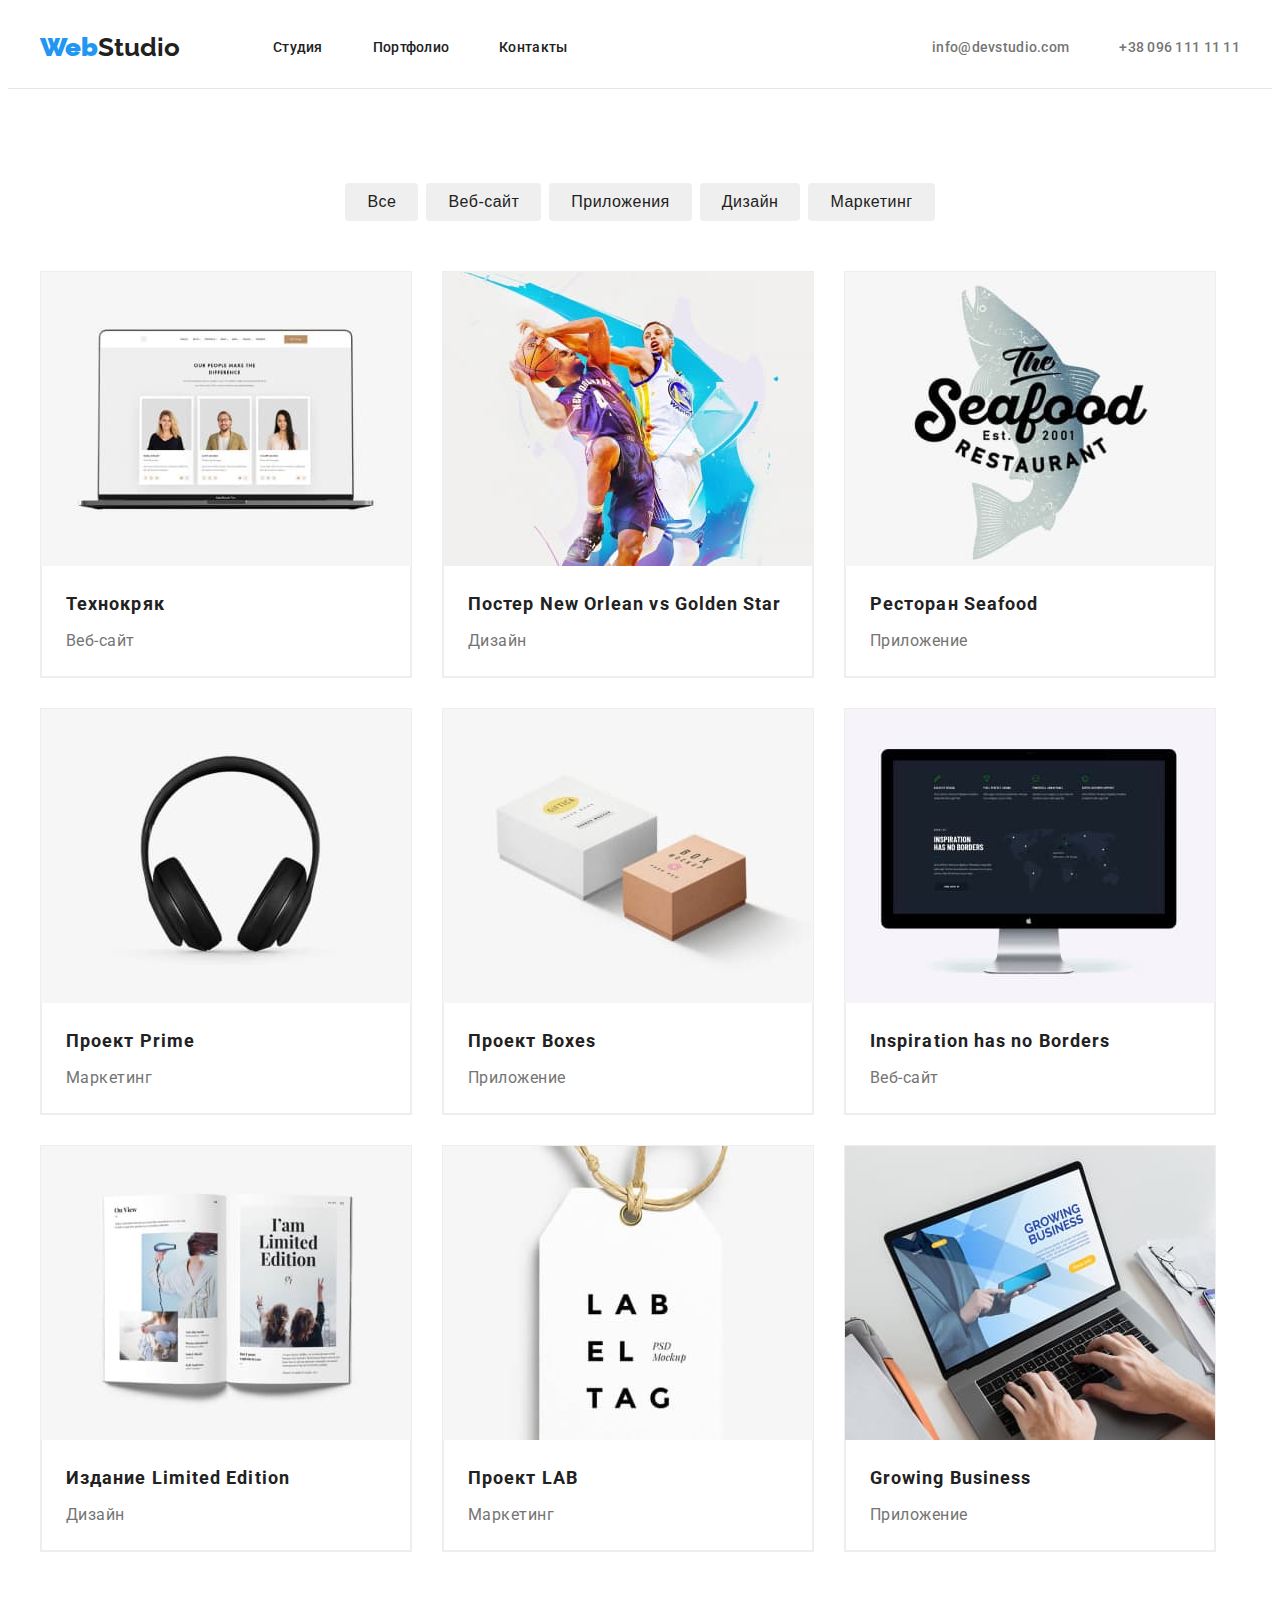
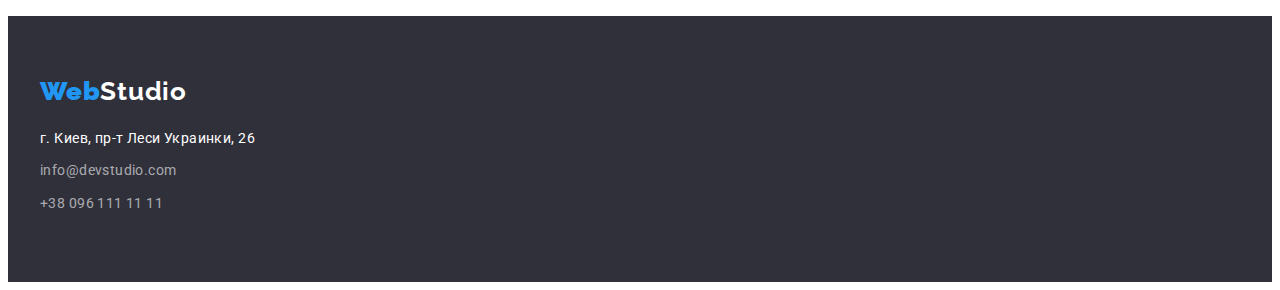
==== portfolio.html @ e47d5610 "декор студии" ====
<!DOCTYPE html>
<html lang="ru">
<head>
    <meta charset="UTF-8">
    <meta http-equiv="X-UA-Compatible" content="IE=edge">
    <meta name="viewport" content="width=device-width, initial-scale=1.0">
    <title>portfolio</title>
    <link rel="preconnect" href="https://fonts.gstatic.com">
    <link rel="stylesheet" href="https://cdnjs.cloudflare.com/ajax/libs/modern-normalize/1.1.0/modern-normalize.min.css"
      integrity="sha512-wpPYUAdjBVSE4KJnH1VR1HeZfpl1ub8YT/NKx4PuQ5NmX2tKuGu6U/JRp5y+Y8XG2tV+wKQpNHVUX03MfMFn9Q=="
      crossorigin="anonymous" referrerpolicy="no-referrer" />
    <link href="https://fonts.googleapis.com/css2?family=Raleway:wght@700&family=Roboto:wght@400;500;700;900&display=swap"
    rel="stylesheet">
    <link rel="stylesheet" href="./css/styles.css">
</head>
<body>
    <!--Header-->
    <header class="header">
      <div class="container header-container">
        <nav class="header-nav">
        <a class="logo link" href="./index.html"><span class="logo-b"><b>Web</b></span>Studio</a>
            <ul class="menu-list list">
                <li class="menu-item"><a class="menu-link link" href="./index.html">Студия</a></li>
                <li class="menu-item"><a class="menu-link link" href="./portfolio.html">Портфолио</a></li>
                <li class="menu-item"><a class="menu-link link" href="">Контакты</a></li>
            </ul>
        </nav>
        <!--Contact information-->
        <ul class="contacts list">
            <li class="mail-link"><a class="mail-info link" href="mailto:info@devstudio.com">info@devstudio.com</a></li>
            <li class="telephone-link"><a class="telephone-info link" href="tel:+380961111111">+38 096 111 11 11</a></li>
        </ul>
      </div>
    </header>
    <main>
        <!--Projects-->
      <section class="projects">
      <div class="container">
        <h2 hidden>Кнопки</h2>
        <ul class="button-list list">
            <li class="button-title-list">
                <button class="button-name" type="button">Все</button>
            </li>
            <li  class="button-title-list">
                <button class="button-name" type="button">Веб-сайт</button>
            </li>
            <li  class="button-title-list">
                <button class="button-name" type="button">Приложения</button>
            </li>
            <li class="button-title-list">
              <button class="button-name" type="button">Дизайн</button>
            </li>
            <li  class="button-title-list">
                <button class="button-name" type="button">Маркетинг</button>
            </li>
        </ul>
        <h2 hidden>Проэкты</h2>
          <ul class="projects-list list">
              <li class="projects-title-list">
                <img src="./images/technokrjak1.jpg" alt="Технокряк" width="370" height="294">
                <div class="subtitle">
                <h3 class="projects-title">Технокряк</h3>
                <p class="projects-purpose">Веб-сайт</p>
                </div>
              </li>
              <li class="projects-title-list">
                <img src="./images/poster2.jpg" alt="Постер" width="370" height="294">
                <div class="subtitle">
                <h3 class="projects-title" lang="en">Постер New Orlean vs Golden Star</h3>
                <p class="projects-purpose">Дизайн</p>
                </div>
              </li>
              <li class="projects-title-list">
                <img src="./images/seafood3.jpg" alt="Ресторан" width="370" height="294">
                <div class="subtitle">
                <h3 class="projects-title" lang="en">Ресторан Seafood</h3>
                <p class="projects-purpose">Приложение</p>
                </div>
              </li>
              <li class="projects-title-list">
                <img src="./images/prime4.jpg" alt="Проект прайм" width="370" height="294">
                <div class="subtitle">
                <h3 class="projects-title" lang="en">Проект Prime</h3>
                <p class="projects-purpose">Маркетинг</p>
                </div>
              </li>
              <li class="projects-title-list">
                <img src="./images/boxes5.jpg" alt="Коробки" width="370" height="294">
                <div class="subtitle">
                <h3 class="projects-title" lang="en">Проект Boxes</h3>
                <p class="projects-purpose">Приложение</p>
                </div>
              </li>
              <li class="projects-title-list">
                <img src="./images/inspiration6.jpg" alt="Вдохновение" width="370" height="294">
                <div class="subtitle">
                <h3 class="projects-title" lang="en">Inspiration has no Borders</h3>
                <p class="projects-purpose">Веб-сайт</p>
                </div>
              </li>
              <li class="projects-title-list">
                <img src="./images/limiedition7.jpg" alt="Издание" width="370" height="294">
                <div class="subtitle">
                <h3 class="projects-title" lang="en">Издание Limited Edition</h3>
                <p class="projects-purpose">Дизайн</p>
                </div>
              </li>
              <li class="projects-title-list">
                <img src="./images/lab8.jpg" alt="Лаб" width="370" height="294">
                <div class="subtitle">
                <h3 class="projects-title" lang="en">Проект LAB</h3>
                <p class="projects-purpose">Маркетинг</p>
                </div>
              </li>
              <li class="projects-title-list">
                <img src="./images/growing9.jpg" alt="Бизнес" width="370" height="294">
                <div class="subtitle">
                <h3 class="projects-title">Growing Business</h3>
                <p class="projects-purpose">Приложение</p>
                </div>
              </li>
            </ul>
        </div>
      </section>
    </main>
    <footer class="footer">
      <div class="container">
                <a class="logo-footer list link" href="./index.html"><span class="logo-c"><b>Web</b></span>Studio</a>
                <address class="address">
            <ul class="address-list list">
                <li class="address-title-list">
                    <a class="place-link link" href="https://goo.gl/maps/FqxdQKESBi5nEnKA9" target="_blank"
                        rel="noopener noreferrer">г. Киев, пр-т Леси Украинки, 26</a>
                </li>
                <li class="address-title-list">
                    <a class="address-title-mail link" href="mailto:info@devstudio.com">info@devstudio.com</a>
                </li>
                <li class="address-title-list">
                    <a class="address-title-phone link" href="tel:+380961111111">+38 096 111 11 11</a>
                </li>
            </ul>
        </address>
      </div>
    </footer>
</body>
</html>
---- css/styles.css ----
:root {
  --main-font: "Roboto", sans-serif;
  --secondary-font: "Raleway", sans-serif;
  --accent-color: #2196f3;
  --accent-color-second: #212121;
  --accent-color-third: #757575;
}
.list {
  list-style: none;
}
.link {
  text-decoration: none;
}
h1,
h2,
h3,
h4,
h5,
h6,
p {
  margin-top: 0;
  margin-bottom: 0;
}
ul,
ol {
  margin-top: 0;
  margin-bottom: 0;
  padding-left: 0;
}
img {
  display: block;
}
body {
  font-family: var(--main-font);
  font-weight: 400;
  font-size: 14px;
}
.container {
  width: 1200px;
  padding-left: 15px;
  padding-right: 15px;
  margin: 0 auto;
}
/*======= HEADER =====*/
.header {
  padding-top: 24px;
  padding-bottom: 25px;
  border-bottom: 1px solid #e5e5e5;
}
.header-container {
  display: flex;
  align-items: center;
}
.header-nav {
  display: flex;
  align-items: center;
}
.main-container {
  display: flex;
  align-items: center;
  justify-content: center;
}
.logo {
  margin-left: 215spx;
  font-family: "Raleway", sans-serif;
  font-weight: 700;
  font-size: 26px;
  line-height: 1.19;
  color: var(--accent-color-second);
}
.logo-b {
  color: var(--accent-color);
}
.menu-list {
  display: flex;
  margin-left: 93px;
}
.menu-link {
  font-weight: 500;
  line-height: 1.14;
  letter-spacing: 0.02em;
  color: var(--accent-color-second);
}
.menu-link:hover,
.menu-link:focus {
  color: var(--accent-color);
}
.menu-item:not(:last-child) {
  margin-right: 50px;
}

/*======= END HEADER =====*/
/*======= CONTACT INFORMATION =====*/
.contacts {
  display: flex;
  align-items: center;
  margin-left: auto;
}
.mail-info {
  font-weight: 500;
  font-size: 14px;
  line-height: 1.14;
  letter-spacing: 0.02em;
  color: #757575;
}
.mail-info:hover,
.mail-info:focus {
  color: var(--accent-color);
}
.telephone-link {
 
}
.mail-link {
  margin-left: 215px;
  margin-right: 50px;
}

.telephone-info {
  font-weight: 500;
  font-size: 14px;
  line-height: 1.14;
  letter-spacing: 0.02em;
  color: #757575;
}
.telephone-info:hover,
.telephone-info:focus {
  color: var(--accent-color);
}
.menu-icons {
  fill:var(--accent-color-third)
}
/*======= END CONTACT INFORMATION =====*/
/*====== HERO =====*/
.hero {
  padding-top: 200px;
  padding-bottom: 200px;
  text-align: center;

  background-color: #2f303a;
  background-image: linear-gradient(
   rgba(47, 48, 58, 0.4),
    rgba(47, 48, 58, 0.4)
  ),
    url("../images/bghero.jpg");

  background-size: cover;
}
.hero-title {
  margin: 0 auto 30px;
  width: 696px;

  font-family: var(--main-font);
  font-weight: 900;
  font-size: 44px;
  line-height: 1.36;
  letter-spacing: 0.06em;
  text-transform: uppercase;
  color: #ffffff;
}
.button-hero {
  display: inline-block;
  align-items: center;
  border: transparent;
  padding: 10px 32px;
  border-radius: 4px;
  text-align: center;
  min-width: 200px;

  font-weight: 700;
  font-size: 16px;
  line-height: 1.87;
  letter-spacing: 0.06em;
  cursor: pointer;
  color: white;
  background: var(--accent-color);
}
.button-hero:hover,
.button-hero:focus {
  background-color: var(--accent-color);
  color: white;
}
/*====== END HERO =====*/
/*======= PREFERENCES =====*/
.preferences {
  padding-top: 94px;
}
.preferences-list {
  display: flex;
  margin-top: -30px;
  margin-left: -30px;
}
.preferences-item-list {
  width: 270px;
  flex-basis: calc ((100% - 90px) / 4);
  margin-top: 30px;
  margin-left: 30px;
}

.preferences-title {
  margin-top: 10px;
  margin-bottom: 10px;

  font-weight: 700;
  font-size: 14px;
  line-height: 1.14;
  letter-spacing: 0.03em;
  text-transform: uppercase;
  color: var(--accent-color-second);
}
.preferences-explanation {
  margin-top: 0;
  margin-bottom: 0;

  font-size: 14px;
  line-height: 1.71;
  letter-spacing: 0.03em;
  color: #757575;
}
.preferences-cards {
  display: flex;
  justify-content: space-between;
  align-items: center;
  width: 270px;
  height: 120px;
  background-color: #f5f4fa;
  
}
.preferences-item-list-icon {
  background:#f5f4fa;
}
/*======= END PREFERENCES =====*/
/*======= WHAT WE DO =====*/
.whatwe-do {
  padding-top: 94px;
  padding-bottom: 94px;
}
.whatwe-do-list {
  display: flex;
  justify-content: space-between;
  flex-basis: calc((100% - 60px) / 3);
}
.whatwe-do-title {
  margin-top: 0;
  margin-bottom: 50px;
  text-align: center;

  font-weight: 700;
  font-size: 36px;
  line-height: 1.16;
  letter-spacing: 0.03em;
  color: var(--accent-color-second);
}
/*======= WHAT WE DO =====*/
/*======= OUR TEAM =====*/
.our-team {
  padding-top: 94px;
  padding-bottom: 94px;
  background: #f5f4fa;
}

.our-team-list {
  display: flex;
  flex-wrap: wrap;
  margin-top: -50px;
  margin-right: -30px;
}
.our-team-item-list:nth-last-child(-n + 4) {
  margin-bottom: 0;
}
.our-team-item-list {
  width: 270px;
  margin-right: 30px;
  margin-top: 50px;
  flex-basis: ((100% - 90px) / 4);
  background:white;
  box-shadow: 0px 1px 3px rgba(0, 0, 0, 0.12), 0px 1px 1px rgba(0, 0, 0, 0.14),
    0px 2px 1px rgba(0, 0, 0, , 0.2);
  border-radius: 0px 0px 4px 4px;
}

.our-team-title {
  margin-bottom: 50px;
  margin-left: auto;
  margin-right: auto;

  font-weight: 700;
  font-size: 36px;
  line-height: 1.16;
  text-align: center;
  letter-spacing: 0.03em;
  color: var(--accent-color-second);
}
.sub-img {
  padding-top: 30px;
  padding-bottom: 30px;
  padding-left: 32px;
  padding-right: 32px;
}
.our-team-name {
  padding-bottom: 10px;

  font-weight: 500;
  font-size: 16px;
  line-height: 1.18;
  text-align: center;
  letter-spacing: 0.03em;
  color: var(--accent-color-second);
}
.our-team-job {
  margin-bottom: 16px;
  font-size: 16px;
  line-height: 1.18;
  text-align: center;
  letter-spacing: 0.03em;
  color: #757575;
}
.social-list {
  display: flex;
  justify-content: space-between;

}
.social-list-link {
  display: flex;
  align-items: center;
  justify-content: center;
  width: 44px;
  height: 44px;
  border-radius: 50%;
  background-color: transparent;
}

.social-list-icon {
  width: 20px;
  height: 20px;
  fill: #AFB1B8 ;
}

.social-list-link:hover,
.social-list-link:focus {
  fill: white;
  background-color: var(--accent-color);
}
/*======= END OUR TEAM =====*/
/*======= PROJECTS =====*/
.projects {
  padding-top: 94px;
  padding-bottom: 94px;
}
.button-list {
  display: flex;
  justify-content: center;
  margin-left: -8px;
  margin-bottom: 50px;
}
.button-title-list {
  text-align: center;
  margin-left: 8px;
}
.button-name {
  display: inline-block;
  border: transparent;
  border-radius: 4px;
  padding: 6px 22px;

  font-weight: 500;
  font-size: 16px;
  line-height: 1.62;
  text-align: center;
  letter-spacing: 0.03em;
  cursor: pointer;
  color: var(--accent-color-second);
}
.button-name:hover,
.button-name:focus {
  background-color: var(--accent-color);
  color: white;
}

.projects-list {
  display: flex;
  flex-wrap: wrap;
  margin-right: -30px;
  margin-bottom: -30px;
}
.projects-title-list:nth-last-child(-n + 3) {
  margin-bottom: 0;
}
.projects-title-list {
  width: 370px;
  margin-right: 30px;
  margin-bottom: 30px;
  flex-basis: ((100% - 60px) / 3);
  background: #ffffff;
  border: 1px solid #eeeeee;
}

.preferences-item-list:nth-last-child(-n + 3) {
  margin-right: 0;
}
.projects-title {
  margin-top: 0;
  margin-bottom: 4px;

  font-weight: 700;
  font-size: 18px;
  line-height: 2;
  letter-spacing: 0.06em;
  color: var(--accent-color-second);
}
.subtitle {
  padding-top: 20px;
  padding-bottom: 20px;
  padding-left: 24px;
  padding-right: 24px;
  background: white;
  border-bottom: 1px solid #eeeeee;
  border-left: 1px solid #eeeeee;
  border-right: 1px solid #eeeeee;
}
.projects-purpose {
  margin-top: 0;
  margin-bottom: 0;

  font-size: 16px;
  line-height: 1.87;
  letter-spacing: 0.03em;
  color: #757575;
}

/*======= END PROJECTS =====*/
/*======CLIENTS======*/

.clients {
padding-top: 94px;
padding-bottom: 94px;
}
.clients-title {
  text-align: center;
  margin-bottom: 50px;

  font-weight: 700;
  font-size: 36px;
  line-height: 1.16;
  letter-spacing: 0.06em;
  color: var(--accent-color-second)
}
.clients-list {
  display:flex;

}
.clients-list-link {
  display: flex;
  justify-content:center;
  align-items:center;
  width: 170px;
  height: 92px;
  border: 1px solid #AFB1B8;
  border-radius: 4px;
}
.clients-list-icon {
  fill:#AFB1B8;
}
.clients-list-link:hover,
.clients-list-link:focus {
  border: 1px solid var(--accent-color);
  border-radius: 4px;
}
.clients-list-link:hover .clients-list-icon,
.clients-list-link:focus .clients-list-icon {
  fill:var(--accent-color)
}
/*====== END CLIENTS======*/
/*======= FOOTER =====*/
.footer {
  background-color: #2f303a;
  padding-top: 60px;
  padding-bottom: 57px;
}
.logo-footer {
  display: block;
  margin-bottom: 20px;
  font-family: "Raleway", sans-serif;
  font-weight: 700;
  font-size: 26px;
  line-height: 1.19;
  letter-spacing: 0.03em;
  color: #ffffff;
}
.logo-c {
  color: var(--accent-color);
}

.address-title-list {
  margin-bottom: 9px;
}

.place-link {
  font-style: normal;
  line-height: 1.71;
  letter-spacing: 0.03em;
  color: #ffffff;
}
.place-link:hover,
.place-link:focus {
  color: black;
}
.address-title-mail {
  font-style: normal;
  line-height: 1.71;
  letter-spacing: 0.03em;
  color: rgba(255, 255, 255, 0.6);
}
.address-title-mail:hover,
.address-title-mail:focus {
  color: black;
}
.address-title-phone {
  font-style: normal;
  font-size: 14px;
  line-height: 1.71;
  letter-spacing: 0.03em;
  color: rgba(255, 255, 255, 0.6);
}
.address-title-phone:hover,
.address-title-phone:focus {
  color: black;
}

.join-text {
font-style: normal;
font-weight: 700;
font-size: 14px;
line-height: 1.14;
letter-spacing: 3%;
text-transform: uppercase;
color: #ffffff;

}

.join-list {
  display: flex;
  justify-content: space-between;

}
.join-list-link {
  display: flex;
  align-items: center;
  justify-content: center;
  width: 44px;
  height: 44px;
  border-radius: 50%;
  background-color:#46474d;
}

.join-list-icon {
  width: 20px;
  height: 20px;
  fill: white;
}

.join-list-link:hover,
.join-list-link:focus {
  fill: white;
  background-color: var(--accent-color);
}
/*======= END FOOTER =====*/
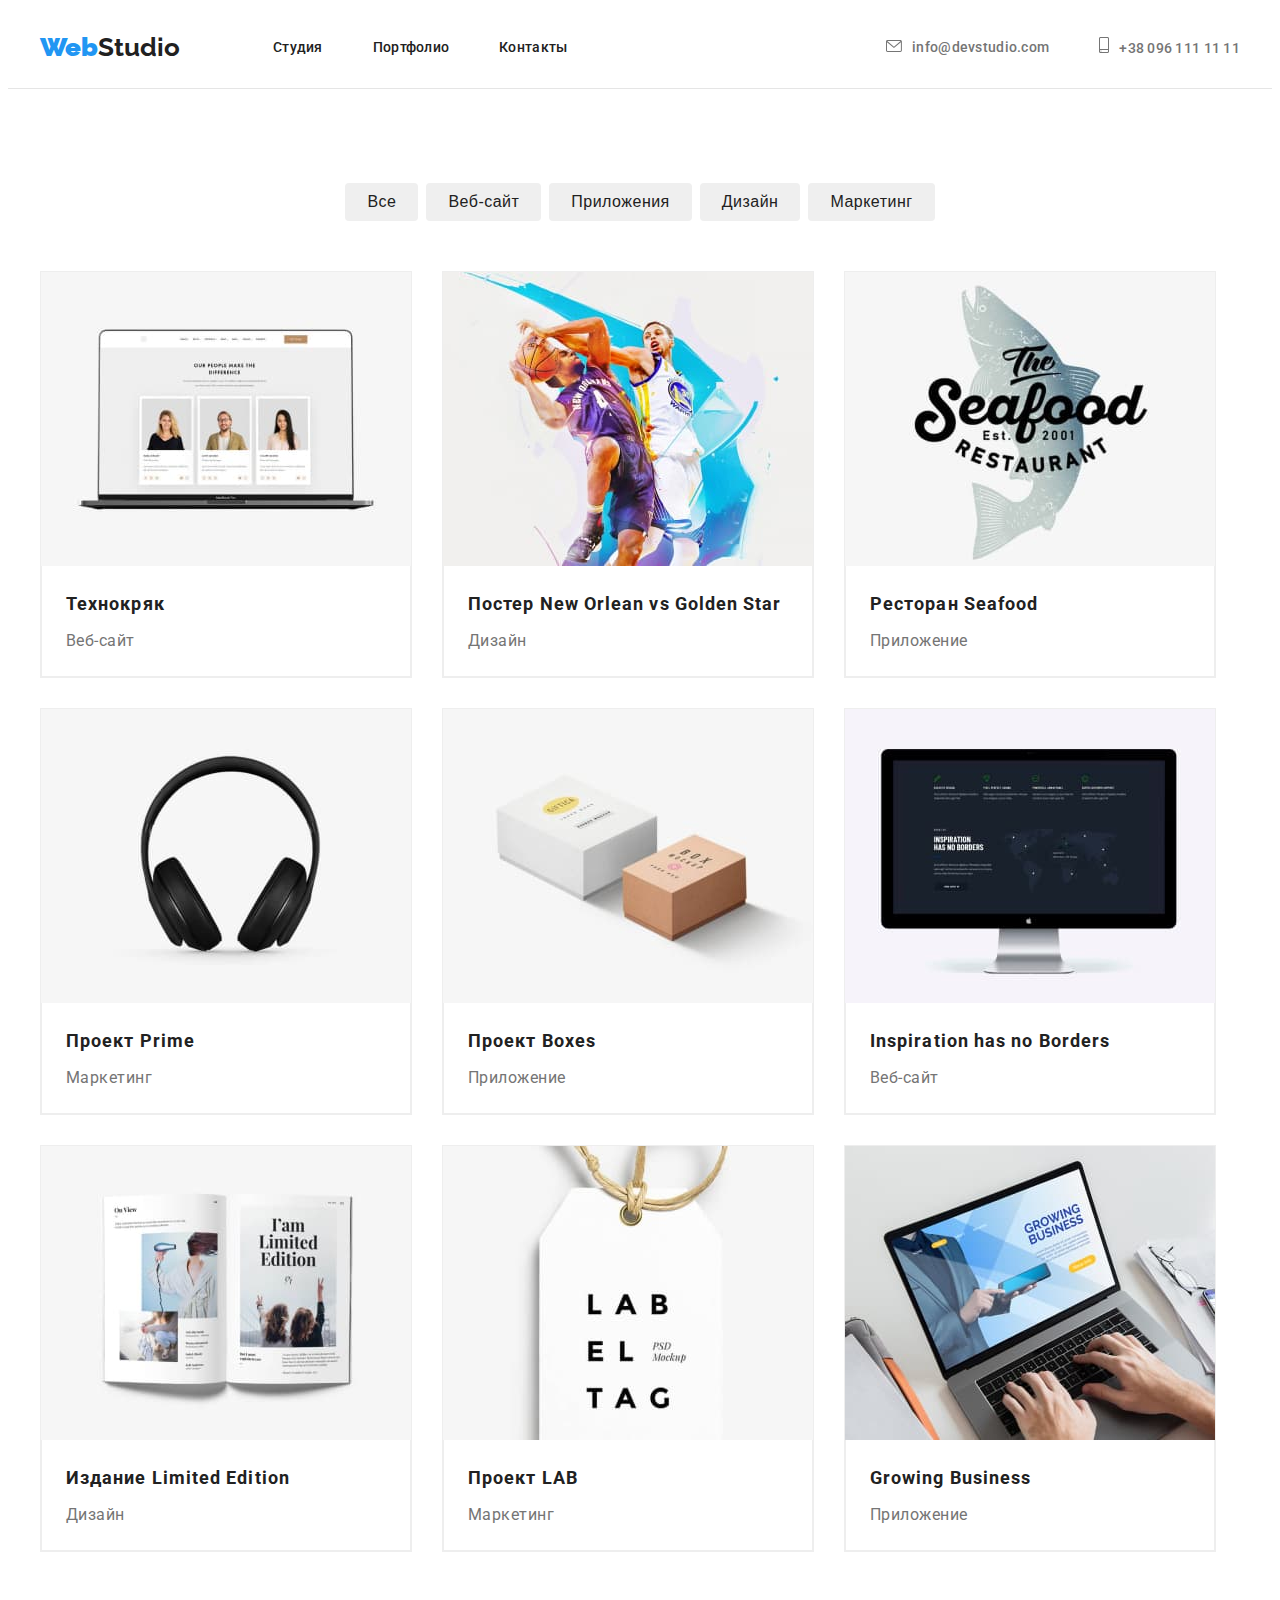
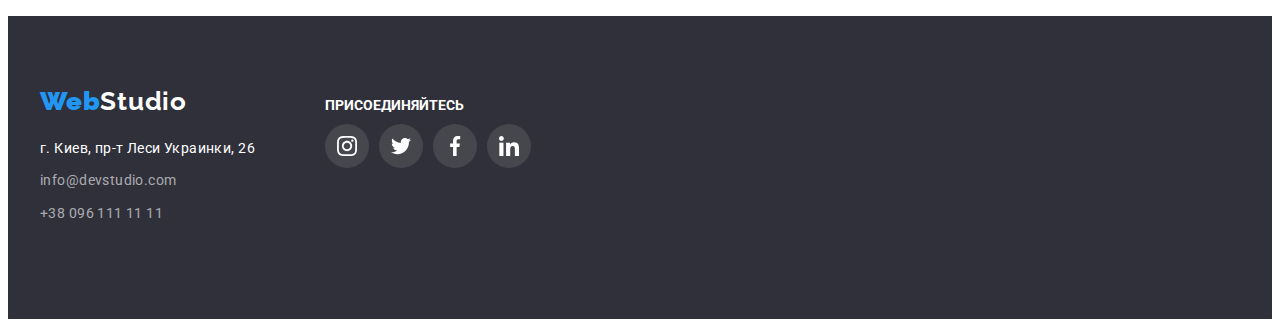
==== commit 430afccb: "подправляю иконки" ====
--- a/portfolio.html
+++ b/portfolio.html
@@ -1,146 +1,196 @@
 <!DOCTYPE html>
 <html lang="ru">
+
 <head>
-    <meta charset="UTF-8">
-    <meta http-equiv="X-UA-Compatible" content="IE=edge">
-    <meta name="viewport" content="width=device-width, initial-scale=1.0">
-    <title>portfolio</title>
-    <link rel="preconnect" href="https://fonts.gstatic.com">
-    <link rel="stylesheet" href="https://cdnjs.cloudflare.com/ajax/libs/modern-normalize/1.1.0/modern-normalize.min.css"
-      integrity="sha512-wpPYUAdjBVSE4KJnH1VR1HeZfpl1ub8YT/NKx4PuQ5NmX2tKuGu6U/JRp5y+Y8XG2tV+wKQpNHVUX03MfMFn9Q=="
-      crossorigin="anonymous" referrerpolicy="no-referrer" />
-    <link href="https://fonts.googleapis.com/css2?family=Raleway:wght@700&family=Roboto:wght@400;500;700;900&display=swap"
+  <meta charset="UTF-8">
+  <meta http-equiv="X-UA-Compatible" content="IE=edge">
+  <meta name="viewport" content="width=device-width, initial-scale=1.0">
+  <title>portfolio</title>
+  <link rel="preconnect" href="https://fonts.gstatic.com">
+  <link rel="stylesheet" href="https://cdnjs.cloudflare.com/ajax/libs/modern-normalize/1.1.0/modern-normalize.min.css"
+    integrity="sha512-wpPYUAdjBVSE4KJnH1VR1HeZfpl1ub8YT/NKx4PuQ5NmX2tKuGu6U/JRp5y+Y8XG2tV+wKQpNHVUX03MfMFn9Q=="
+    crossorigin="anonymous" referrerpolicy="no-referrer" />
+  <link href="https://fonts.googleapis.com/css2?family=Raleway:wght@700&family=Roboto:wght@400;500;700;900&display=swap"
     rel="stylesheet">
-    <link rel="stylesheet" href="./css/styles.css">
+  <link rel="stylesheet" href="./css/styles.css">
 </head>
+
 <body>
-    <!--Header-->
-    <header class="header">
-      <div class="container header-container">
-        <nav class="header-nav">
+  <!--Header-->
+  <header class="header">
+    <div class="container header-container">
+      <nav class="header-nav">
         <a class="logo link" href="./index.html"><span class="logo-b"><b>Web</b></span>Studio</a>
-            <ul class="menu-list list">
-                <li class="menu-item"><a class="menu-link link" href="./index.html">Студия</a></li>
-                <li class="menu-item"><a class="menu-link link" href="./portfolio.html">Портфолио</a></li>
-                <li class="menu-item"><a class="menu-link link" href="">Контакты</a></li>
-            </ul>
-        </nav>
-        <!--Contact information-->
-        <ul class="contacts list">
-            <li class="mail-link"><a class="mail-info link" href="mailto:info@devstudio.com">info@devstudio.com</a></li>
-            <li class="telephone-link"><a class="telephone-info link" href="tel:+380961111111">+38 096 111 11 11</a></li>
+        <ul class="menu-list list">
+          <li class="menu-item"><a class="menu-link link" href="./index.html">Студия</a></li>
+          <li class="menu-item"><a class="menu-link link" href="./portfolio.html">Портфолио</a></li>
+          <li class="menu-item"><a class="menu-link link" href="">Контакты</a></li>
         </ul>
-      </div>
-    </header>
-    <main>
-        <!--Projects-->
-      <section class="projects">
+      </nav>
+      <!--Contact information-->
+      <ul class="contacts list">
+        <li class="mail-link">
+          <a class="mail-info link" href="mailto:info@devstudio.com">
+            <svg class="menu-icons1">
+              <use href="./images/sprite.svg#icon-envelope" width="16" height="12"></use>
+            </svg>info@devstudio.com
+          </a>
+        </li>
+        <li class="telephone-link">
+          <a class="telephone-info link" href="tel:+380961111111">
+            <svg class="menu-icons2">
+              <use href="./images/sprite.svg#icon-smartphone" width="10" height="16"></use>
+            </svg>+38 096 111 11 11
+          </a>
+        </li>
+      </ul>
+    </div>
+  </header>
+  <main>
+    <!--Projects-->
+    <section class="projects">
       <div class="container">
         <h2 hidden>Кнопки</h2>
         <ul class="button-list list">
-            <li class="button-title-list">
-                <button class="button-name" type="button">Все</button>
-            </li>
-            <li  class="button-title-list">
-                <button class="button-name" type="button">Веб-сайт</button>
-            </li>
-            <li  class="button-title-list">
-                <button class="button-name" type="button">Приложения</button>
-            </li>
-            <li class="button-title-list">
-              <button class="button-name" type="button">Дизайн</button>
-            </li>
-            <li  class="button-title-list">
-                <button class="button-name" type="button">Маркетинг</button>
-            </li>
+          <li class="button-title-list">
+            <button class="button-name" type="button">Все</button>
+          </li>
+          <li class="button-title-list">
+            <button class="button-name" type="button">Веб-сайт</button>
+          </li>
+          <li class="button-title-list">
+            <button class="button-name" type="button">Приложения</button>
+          </li>
+          <li class="button-title-list">
+            <button class="button-name" type="button">Дизайн</button>
+          </li>
+          <li class="button-title-list">
+            <button class="button-name" type="button">Маркетинг</button>
+          </li>
         </ul>
         <h2 hidden>Проэкты</h2>
-          <ul class="projects-list list">
-              <li class="projects-title-list">
-                <img src="./images/technokrjak1.jpg" alt="Технокряк" width="370" height="294">
-                <div class="subtitle">
-                <h3 class="projects-title">Технокряк</h3>
-                <p class="projects-purpose">Веб-сайт</p>
-                </div>
-              </li>
-              <li class="projects-title-list">
-                <img src="./images/poster2.jpg" alt="Постер" width="370" height="294">
-                <div class="subtitle">
-                <h3 class="projects-title" lang="en">Постер New Orlean vs Golden Star</h3>
-                <p class="projects-purpose">Дизайн</p>
-                </div>
-              </li>
-              <li class="projects-title-list">
-                <img src="./images/seafood3.jpg" alt="Ресторан" width="370" height="294">
-                <div class="subtitle">
-                <h3 class="projects-title" lang="en">Ресторан Seafood</h3>
-                <p class="projects-purpose">Приложение</p>
-                </div>
-              </li>
-              <li class="projects-title-list">
-                <img src="./images/prime4.jpg" alt="Проект прайм" width="370" height="294">
-                <div class="subtitle">
-                <h3 class="projects-title" lang="en">Проект Prime</h3>
-                <p class="projects-purpose">Маркетинг</p>
-                </div>
-              </li>
-              <li class="projects-title-list">
-                <img src="./images/boxes5.jpg" alt="Коробки" width="370" height="294">
-                <div class="subtitle">
-                <h3 class="projects-title" lang="en">Проект Boxes</h3>
-                <p class="projects-purpose">Приложение</p>
-                </div>
-              </li>
-              <li class="projects-title-list">
-                <img src="./images/inspiration6.jpg" alt="Вдохновение" width="370" height="294">
-                <div class="subtitle">
-                <h3 class="projects-title" lang="en">Inspiration has no Borders</h3>
-                <p class="projects-purpose">Веб-сайт</p>
-                </div>
-              </li>
-              <li class="projects-title-list">
-                <img src="./images/limiedition7.jpg" alt="Издание" width="370" height="294">
-                <div class="subtitle">
-                <h3 class="projects-title" lang="en">Издание Limited Edition</h3>
-                <p class="projects-purpose">Дизайн</p>
-                </div>
-              </li>
-              <li class="projects-title-list">
-                <img src="./images/lab8.jpg" alt="Лаб" width="370" height="294">
-                <div class="subtitle">
-                <h3 class="projects-title" lang="en">Проект LAB</h3>
-                <p class="projects-purpose">Маркетинг</p>
-                </div>
-              </li>
-              <li class="projects-title-list">
-                <img src="./images/growing9.jpg" alt="Бизнес" width="370" height="294">
-                <div class="subtitle">
-                <h3 class="projects-title">Growing Business</h3>
-                <p class="projects-purpose">Приложение</p>
-                </div>
-              </li>
-            </ul>
-        </div>
-      </section>
-    </main>
-    <footer class="footer">
-      <div class="container">
-                <a class="logo-footer list link" href="./index.html"><span class="logo-c"><b>Web</b></span>Studio</a>
-                <address class="address">
-            <ul class="address-list list">
-                <li class="address-title-list">
-                    <a class="place-link link" href="https://goo.gl/maps/FqxdQKESBi5nEnKA9" target="_blank"
-                        rel="noopener noreferrer">г. Киев, пр-т Леси Украинки, 26</a>
-                </li>
-                <li class="address-title-list">
-                    <a class="address-title-mail link" href="mailto:info@devstudio.com">info@devstudio.com</a>
-                </li>
-                <li class="address-title-list">
-                    <a class="address-title-phone link" href="tel:+380961111111">+38 096 111 11 11</a>
-                </li>
-            </ul>
+        <ul class="projects-list list">
+          <li class="projects-title-list">
+            <img src="./images/technokrjak1.jpg" alt="Технокряк" width="370" height="294">
+            <div class="subtitle">
+              <h3 class="projects-title">Технокряк</h3>
+              <p class="projects-purpose">Веб-сайт</p>
+            </div>
+          </li>
+          <li class="projects-title-list">
+            <img src="./images/poster2.jpg" alt="Постер" width="370" height="294">
+            <div class="subtitle">
+              <h3 class="projects-title" lang="en">Постер New Orlean vs Golden Star</h3>
+              <p class="projects-purpose">Дизайн</p>
+            </div>
+          </li>
+          <li class="projects-title-list">
+            <img src="./images/seafood3.jpg" alt="Ресторан" width="370" height="294">
+            <div class="subtitle">
+              <h3 class="projects-title" lang="en">Ресторан Seafood</h3>
+              <p class="projects-purpose">Приложение</p>
+            </div>
+          </li>
+          <li class="projects-title-list">
+            <img src="./images/prime4.jpg" alt="Проект прайм" width="370" height="294">
+            <div class="subtitle">
+              <h3 class="projects-title" lang="en">Проект Prime</h3>
+              <p class="projects-purpose">Маркетинг</p>
+            </div>
+          </li>
+          <li class="projects-title-list">
+            <img src="./images/boxes5.jpg" alt="Коробки" width="370" height="294">
+            <div class="subtitle">
+              <h3 class="projects-title" lang="en">Проект Boxes</h3>
+              <p class="projects-purpose">Приложение</p>
+            </div>
+          </li>
+          <li class="projects-title-list">
+            <img src="./images/inspiration6.jpg" alt="Вдохновение" width="370" height="294">
+            <div class="subtitle">
+              <h3 class="projects-title" lang="en">Inspiration has no Borders</h3>
+              <p class="projects-purpose">Веб-сайт</p>
+            </div>
+          </li>
+          <li class="projects-title-list">
+            <img src="./images/limiedition7.jpg" alt="Издание" width="370" height="294">
+            <div class="subtitle">
+              <h3 class="projects-title" lang="en">Издание Limited Edition</h3>
+              <p class="projects-purpose">Дизайн</p>
+            </div>
+          </li>
+          <li class="projects-title-list">
+            <img src="./images/lab8.jpg" alt="Лаб" width="370" height="294">
+            <div class="subtitle">
+              <h3 class="projects-title" lang="en">Проект LAB</h3>
+              <p class="projects-purpose">Маркетинг</p>
+            </div>
+          </li>
+          <li class="projects-title-list">
+            <img src="./images/growing9.jpg" alt="Бизнес" width="370" height="294">
+            <div class="subtitle">
+              <h3 class="projects-title">Growing Business</h3>
+              <p class="projects-purpose">Приложение</p>
+            </div>
+          </li>
+        </ul>
+      </div>
+    </section>
+  </main>
+  <footer class="footer">
+    <div class="container footer-container">
+      <div class="footer-contacts">
+        <a class="logo-footer list link" href="./index.html"><span class="logo-c"><b>Web</b></span>Studio</a>
+        <address class="address">
+          <ul class="address-list list">
+            <li class="address-title-list">
+              <a class="place-link link" href="https://goo.gl/maps/FqxdQKESBi5nEnKA9" target="_blank"
+                rel="noopener noreferrer">г. Киев, пр-т Леси Украинки, 26</a>
+            </li>
+            <li class="address-title-list">
+              <a class="address-title-mail link" href="mailto:info@devstudio.com">info@devstudio.com</a>
+            </li>
+            <li class="address-title-list">
+              <a class="address-title-phone link" href="tel:+380961111111">+38 096 111 11 11</a>
+            </li>
+          </ul>
         </address>
       </div>
-    </footer>
+      <div class="join">
+        <h3 class="join-title">Присоединяйтесь</h3>
+        <ul class="join-list list">
+          <li class="join-list-items">
+            <a href="" class="join-list-link">
+              <svg class="join-list-icon">
+                <use href="./images/sprite.svg#icon-instagram"></use>
+              </svg>
+            </a>
+          </li>
+          <li class="join-list-items">
+            <a href="" class="join-list-link">
+              <svg class="join-list-icon">
+                <use href="./images/sprite.svg#icon-twitter"></use>
+              </svg>
+            </a>
+          </li>
+          <li class="join-list-items">
+            <a href="" class="join-list-link">
+              <svg class="join-list-icon">
+                <use href="./images/sprite.svg#icon-facebook"></use>
+              </svg>
+            </a>
+          </li>
+          <li class="join-list-items">
+            <a href="" class="join-list-link">
+              <svg class="join-list-icon">
+                <use href="./images/sprite.svg#icon-linkedin"></use>
+              </svg>
+            </a>
+          </li>
+        </ul>
+      </div>
+    </div>
+  </footer>
 </body>
+
 </html>--- a/css/styles.css
+++ b/css/styles.css
@@ -61,7 +61,6 @@
   justify-content: center;
 }
 .logo {
-  margin-left: 215spx;
   font-family: "Raleway", sans-serif;
   font-weight: 700;
   font-size: 26px;
@@ -107,12 +106,13 @@
 .mail-info:focus {
   color: var(--accent-color);
 }
-.telephone-link {
- 
-}
+
 .mail-link {
   margin-left: 215px;
   margin-right: 50px;
+}
+.mail-link::before{
+  content:"";
 }
 
 .telephone-info {
@@ -126,9 +126,27 @@
 .telephone-info:focus {
   color: var(--accent-color);
 }
-.menu-icons {
-  fill:var(--accent-color-third)
-}
+.menu-icons1{
+  margin-right: 10px;
+  width:16px;
+  height:12px;
+  fill:var(--accent-color-third);
+}
+.menu-icons2{
+  margin-right: 10px;
+  width: 10px;
+  height: 16px;
+  fill:var(--accent-color-third);
+}
+.menu-icons1:hover, 
+.menu-icons1:focus {
+fill:var(--accent-color);
+}
+.menu-icons2:hover, 
+.menu-icons2:focus {
+fill:var(--accent-color);
+}
+
 /*======= END CONTACT INFORMATION =====*/
 /*====== HERO =====*/
 .hero {
@@ -183,7 +201,9 @@
 /*======= PREFERENCES =====*/
 .preferences {
   padding-top: 94px;
-}
+  padding-bottom: 94px;
+}
+
 .preferences-list {
   display: flex;
   margin-top: -30px;
@@ -218,20 +238,23 @@
 }
 .preferences-cards {
   display: flex;
-  justify-content: space-between;
-  align-items: center;
+  justify-content: center;
+  align-items: center;
+  margin-bottom: 30px;
   width: 270px;
   height: 120px;
   background-color: #f5f4fa;
   
 }
 .preferences-item-list-icon {
-  background:#f5f4fa;
+  width: 70px;
+  height: 70px;
+  background: #f5f4fa;
 }
 /*======= END PREFERENCES =====*/
 /*======= WHAT WE DO =====*/
 .whatwe-do {
-  padding-top: 94px;
+  padding-top: 0;
   padding-bottom: 94px;
 }
 .whatwe-do-list {
@@ -271,7 +294,7 @@
   width: 270px;
   margin-right: 30px;
   margin-top: 50px;
-  flex-basis: ((100% - 90px) / 4);
+  
   background:white;
   box-shadow: 0px 1px 3px rgba(0, 0, 0, 0.12), 0px 1px 1px rgba(0, 0, 0, 0.14),
     0px 2px 1px rgba(0, 0, 0, , 0.2);
@@ -389,7 +412,6 @@
   width: 370px;
   margin-right: 30px;
   margin-bottom: 30px;
-  flex-basis: ((100% - 60px) / 3);
   background: #ffffff;
   border: 1px solid #eeeeee;
 }
@@ -429,7 +451,6 @@
 
 /*======= END PROJECTS =====*/
 /*======CLIENTS======*/
-
 .clients {
 padding-top: 94px;
 padding-bottom: 94px;
@@ -446,35 +467,60 @@
 }
 .clients-list {
   display:flex;
-
-}
-.clients-list-link {
-  display: flex;
-  justify-content:center;
-  align-items:center;
+  justify-content: center;
+  align-items: center;
+}
+.clients-item-list {
+  margin-left: 30px;
   width: 170px;
   height: 92px;
   border: 1px solid #AFB1B8;
   border-radius: 4px;
 }
+.clients-item-list:nth-last-child(-n + 6) {
+  margin-right: 0;
+}
+.clients-list-link {
+  display: flex;
+  justify-content: center;
+  align-items: center;
+  width: 100%;
+  height: 100%;
+}
 .clients-list-icon {
+  width: 106px;
+  height: 60px;
   fill:#AFB1B8;
 }
-.clients-list-link:hover,
-.clients-list-link:focus {
+.clients-item-list:hover,
+.clients-item-list:focus {
   border: 1px solid var(--accent-color);
   border-radius: 4px;
 }
-.clients-list-link:hover .clients-list-icon,
-.clients-list-link:focus .clients-list-icon {
+.clients-item-list:hover .clients-list-icon,
+.clients-item-list:focus .clients-list-icon {
   fill:var(--accent-color)
+}
+.icon-size1 {
+width: 41px;
+height: 47px;
+}
+.icon-size2 {
+width: 41px;
+height: 47px;
 }
 /*====== END CLIENTS======*/
 /*======= FOOTER =====*/
 .footer {
   background-color: #2f303a;
-  padding-top: 60px;
   padding-bottom: 57px;
+}
+.footer-container {
+  display:flex;
+  align-items:baseline;
+}
+.footer-contacts {
+  margin: right 70px;
 }
 .logo-footer {
   display: block;
@@ -525,8 +571,14 @@
 .address-title-phone:focus {
   color: black;
 }
-
-.join-text {
+.join{
+margin-top:82px;
+margin-bottom: 94px;
+margin-left: 70px;
+}
+  
+.join-title {
+margin-bottom: 10px;
 font-style: normal;
 font-weight: 700;
 font-size: 14px;
@@ -546,6 +598,7 @@
   display: flex;
   align-items: center;
   justify-content: center;
+  margin-right: 10px;
   width: 44px;
   height: 44px;
   border-radius: 50%;
@@ -557,7 +610,9 @@
   height: 20px;
   fill: white;
 }
-
+.join-list-icon:not(:last-child){
+  margin-right: 10px;
+}
 .join-list-link:hover,
 .join-list-link:focus {
   fill: white;
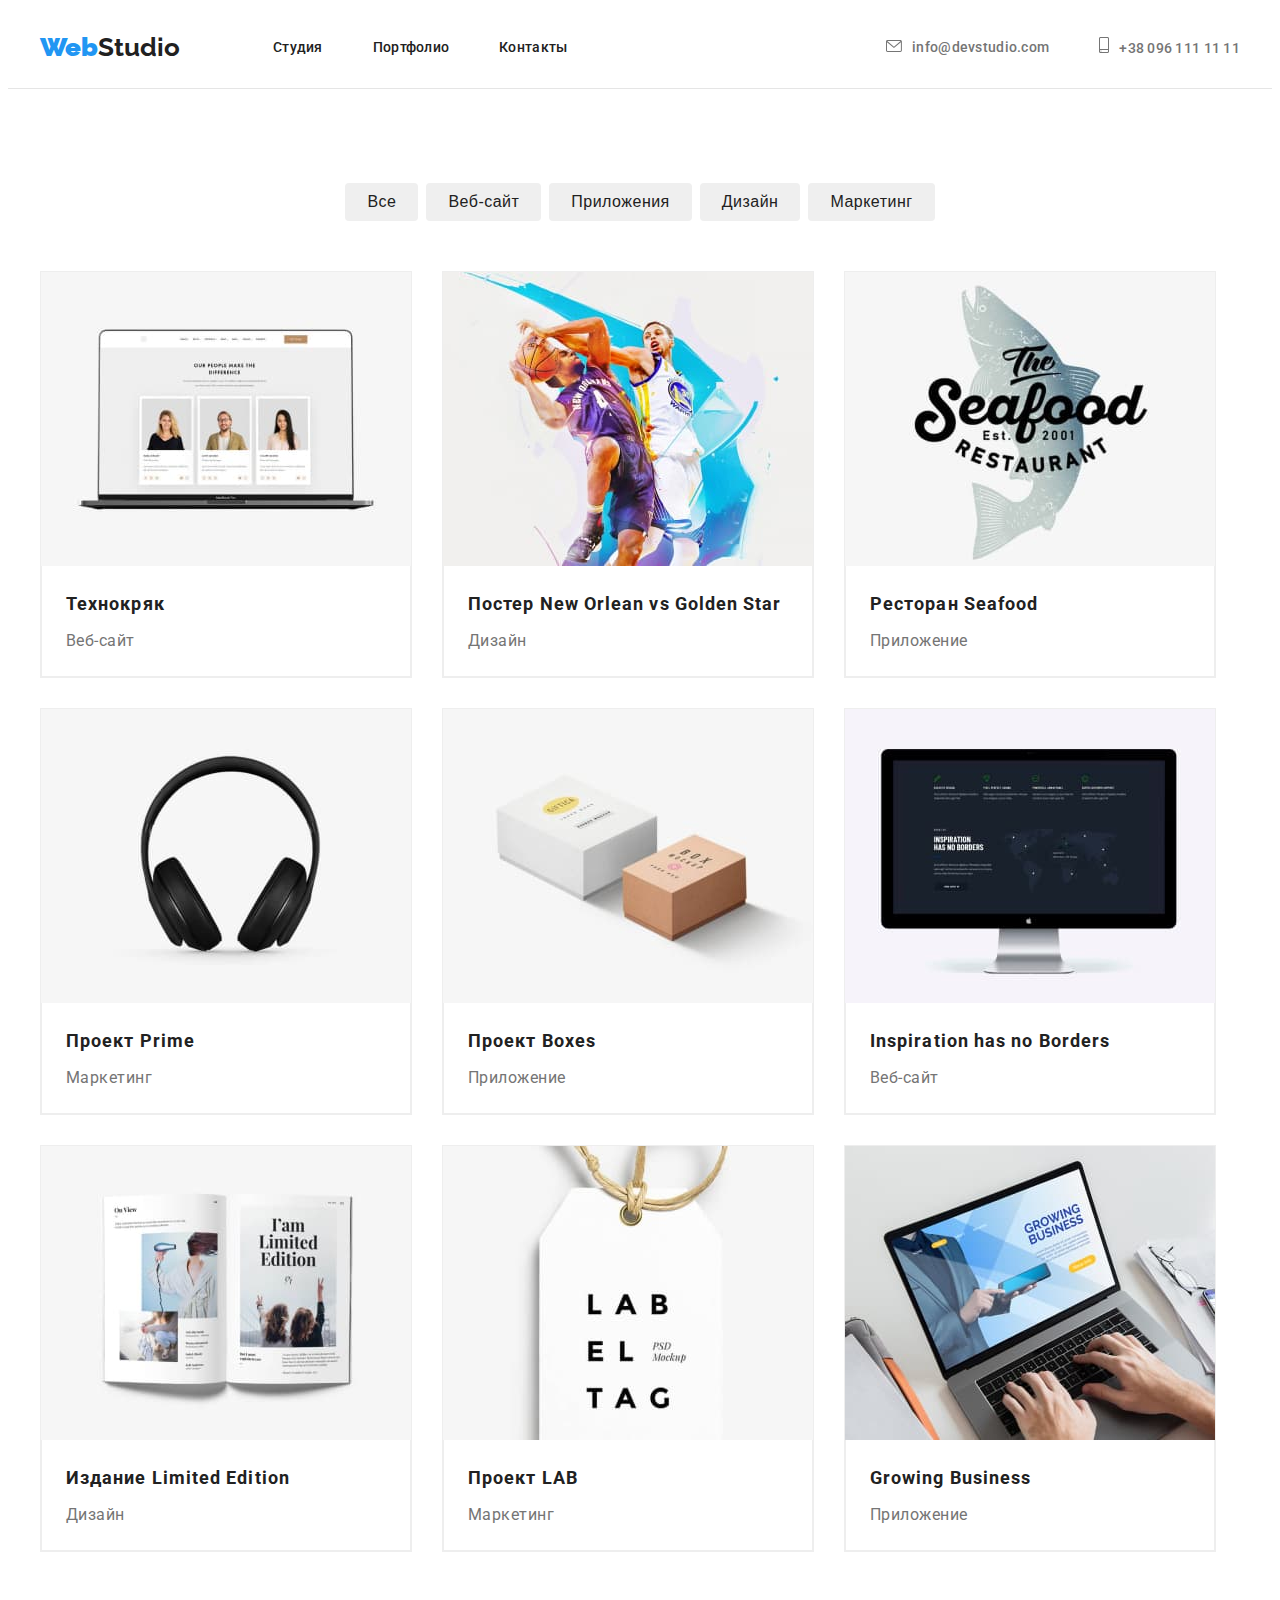
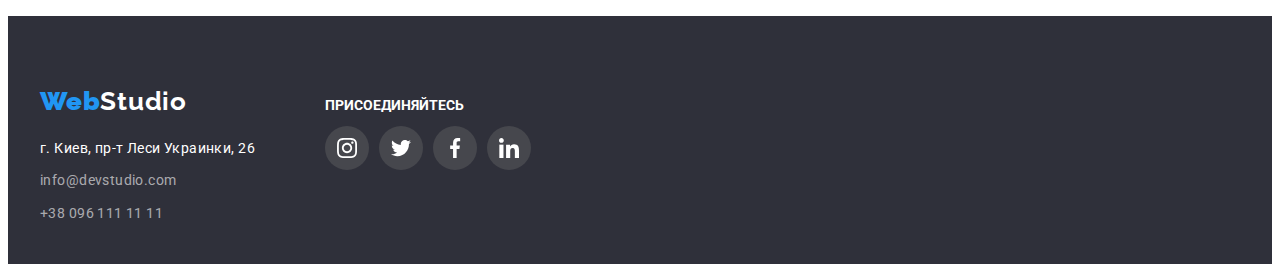
==== commit b3dd50ba: "правки по ДЗ4" ====
--- a/portfolio.html
+++ b/portfolio.html
@@ -31,15 +31,15 @@
       <ul class="contacts list">
         <li class="mail-link">
           <a class="mail-info link" href="mailto:info@devstudio.com">
-            <svg class="menu-icons1">
-              <use href="./images/sprite.svg#icon-envelope" width="16" height="12"></use>
+            <svg class="menu-icons1" width="16" height="12">
+              <use href="./images/sprite.svg#icon-envelope"></use>
             </svg>info@devstudio.com
           </a>
         </li>
         <li class="telephone-link">
           <a class="telephone-info link" href="tel:+380961111111">
-            <svg class="menu-icons2">
-              <use href="./images/sprite.svg#icon-smartphone" width="10" height="16"></use>
+            <svg class="menu-icons2" width="10" height="16">
+              <use href="./images/sprite.svg#icon-smartphone"></use>
             </svg>+38 096 111 11 11
           </a>
         </li>
--- a/css/styles.css
+++ b/css/styles.css
@@ -4,6 +4,9 @@
   --accent-color: #2196f3;
   --accent-color-second: #212121;
   --accent-color-third: #757575;
+  --accent-color-fourth:#f5f4fa;
+  --accent-color-fifth:#ffffff;
+  --accent-color-sixth: #AFB1B8;
 }
 .list {
   list-style: none;
@@ -43,8 +46,7 @@
 }
 /*======= HEADER =====*/
 .header {
-  padding-top: 24px;
-  padding-bottom: 25px;
+  padding: 24px 0 25px 0;
   border-bottom: 1px solid #e5e5e5;
 }
 .header-container {
@@ -94,37 +96,42 @@
   display: flex;
   align-items: center;
   margin-left: auto;
+}
+
+.mail-link {
+  margin: 0 50px 0 215px;
 }
 .mail-info {
   font-weight: 500;
   font-size: 14px;
   line-height: 1.14;
   letter-spacing: 0.02em;
-  color: #757575;
-}
-.mail-info:hover,
-.mail-info:focus {
-  color: var(--accent-color);
-}
-
-.mail-link {
-  margin-left: 215px;
-  margin-right: 50px;
-}
-.mail-link::before{
-  content:"";
-}
-
+  color: var(--accent-color-third);
+}
 .telephone-info {
   font-weight: 500;
   font-size: 14px;
   line-height: 1.14;
   letter-spacing: 0.02em;
-  color: #757575;
+  color: var(--accent-color-third);
+}
+.mail-info:hover,
+.mail-info:focus {
+  color: var(--accent-color);
 }
 .telephone-info:hover,
-.telephone-info:focus {
+.telephone-link:focus {
+  color:var(--accent-color)
+}
+.mail-info:hover .menu-icons1,
+.mail-info:focus .menu-icons1 {
   color: var(--accent-color);
+  fill:var(--accent-color);
+}
+.telephone-info:hover .menu-icons2,
+.telepfone-info:focus .menu-icons2 {
+  color: var(--accent-color);
+  fill:var(--accent-color);
 }
 .menu-icons1{
   margin-right: 10px;
@@ -138,20 +145,10 @@
   height: 16px;
   fill:var(--accent-color-third);
 }
-.menu-icons1:hover, 
-.menu-icons1:focus {
-fill:var(--accent-color);
-}
-.menu-icons2:hover, 
-.menu-icons2:focus {
-fill:var(--accent-color);
-}
-
 /*======= END CONTACT INFORMATION =====*/
 /*====== HERO =====*/
 .hero {
-  padding-top: 200px;
-  padding-bottom: 200px;
+  padding: 200px 0 200px 0;
   text-align: center;
 
   background-color: #2f303a;
@@ -173,7 +170,7 @@
   line-height: 1.36;
   letter-spacing: 0.06em;
   text-transform: uppercase;
-  color: #ffffff;
+  color: var(--accent-color-fifth);
 }
 .button-hero {
   display: inline-block;
@@ -189,13 +186,13 @@
   line-height: 1.87;
   letter-spacing: 0.06em;
   cursor: pointer;
-  color: white;
+  color:var(--accent-color-fifth);
   background: var(--accent-color);
 }
 .button-hero:hover,
 .button-hero:focus {
   background-color: var(--accent-color);
-  color: white;
+  color: var(--accent-color-fifth);
 }
 /*====== END HERO =====*/
 /*======= PREFERENCES =====*/
@@ -234,7 +231,7 @@
   font-size: 14px;
   line-height: 1.71;
   letter-spacing: 0.03em;
-  color: #757575;
+  color: var(--accent-color-third);
 }
 .preferences-cards {
   display: flex;
@@ -243,13 +240,13 @@
   margin-bottom: 30px;
   width: 270px;
   height: 120px;
-  background-color: #f5f4fa;
+  background-color: var(--accent-color-fourth);
   
 }
 .preferences-item-list-icon {
   width: 70px;
   height: 70px;
-  background: #f5f4fa;
+  background: var(--accent-color-fourth);
 }
 /*======= END PREFERENCES =====*/
 /*======= WHAT WE DO =====*/
@@ -257,12 +254,25 @@
   padding-top: 0;
   padding-bottom: 94px;
 }
+
+.whatwe-do > div > h2{
+  margin-top: 0;
+  margin-bottom: 50px;
+  text-align: center;
+
+  font-weight: 700;
+  font-size: 36px;
+  line-height: 1.16;
+  letter-spacing: 0.03em;
+  color: var(--accent-color-second);
+}
+
 .whatwe-do-list {
   display: flex;
   justify-content: space-between;
   flex-basis: calc((100% - 60px) / 3);
 }
-.whatwe-do-title {
+/* .whatwe-do-title {
   margin-top: 0;
   margin-bottom: 50px;
   text-align: center;
@@ -272,13 +282,12 @@
   line-height: 1.16;
   letter-spacing: 0.03em;
   color: var(--accent-color-second);
-}
+} */
 /*======= WHAT WE DO =====*/
 /*======= OUR TEAM =====*/
 .our-team {
-  padding-top: 94px;
-  padding-bottom: 94px;
-  background: #f5f4fa;
+  padding: 94px 0 94px 0;
+  background: var(--accent-color-fourth);
 }
 
 .our-team-list {
@@ -294,10 +303,9 @@
   width: 270px;
   margin-right: 30px;
   margin-top: 50px;
-  
-  background:white;
-  box-shadow: 0px 1px 3px rgba(0, 0, 0, 0.12), 0px 1px 1px rgba(0, 0, 0, 0.14),
-    0px 2px 1px rgba(0, 0, 0, , 0.2);
+
+  box-shadow: 0 4px 4px 0 rgb(0,0,0,0.25);
+  background:var(--accent-color-fifth);
   border-radius: 0px 0px 4px 4px;
 }
 
@@ -314,10 +322,7 @@
   color: var(--accent-color-second);
 }
 .sub-img {
-  padding-top: 30px;
-  padding-bottom: 30px;
-  padding-left: 32px;
-  padding-right: 32px;
+  padding: 30px 32px 30px 32px;
 }
 .our-team-name {
   padding-bottom: 10px;
@@ -335,7 +340,7 @@
   line-height: 1.18;
   text-align: center;
   letter-spacing: 0.03em;
-  color: #757575;
+  color: var(--accent-color-third);
 }
 .social-list {
   display: flex;
@@ -355,16 +360,19 @@
 .social-list-icon {
   width: 20px;
   height: 20px;
-  fill: #AFB1B8 ;
-}
-
+  fill: var(--accent-color-sixth) ;
+}
 .social-list-link:hover,
 .social-list-link:focus {
-  fill: white;
   background-color: var(--accent-color);
 }
+.social-list-link:hover .social-list-icon,
+.social-list-link:focus .social-list-icon {
+  fill:var(--accent-color-fifth);
+}
+
 /*======= END OUR TEAM =====*/
-/*======= PROJECTS =====*/
+/*======= PROJECTS =====*/f
 .projects {
   padding-top: 94px;
   padding-bottom: 94px;
@@ -374,6 +382,7 @@
   justify-content: center;
   margin-left: -8px;
   margin-bottom: 50px;
+  margin-top:94px;
 }
 .button-title-list {
   text-align: center;
@@ -396,7 +405,7 @@
 .button-name:hover,
 .button-name:focus {
   background-color: var(--accent-color);
-  color: white;
+  color: var(--accent-color-fifth);
 }
 
 .projects-list {
@@ -412,8 +421,13 @@
   width: 370px;
   margin-right: 30px;
   margin-bottom: 30px;
-  background: #ffffff;
+  background: var(--accent-color-fifth);
   border: 1px solid #eeeeee;
+ 
+}
+.projects-title-list:hover,
+.projects-title-list:focus {
+ box-shadow: 0 4px 4px 0 rgb(0,0,0,0.25);
 }
 
 .preferences-item-list:nth-last-child(-n + 3) {
@@ -430,11 +444,8 @@
   color: var(--accent-color-second);
 }
 .subtitle {
-  padding-top: 20px;
-  padding-bottom: 20px;
-  padding-left: 24px;
-  padding-right: 24px;
-  background: white;
+  padding: 20px 24px 20px 24px;
+  background: var(--accent-color-fifth);
   border-bottom: 1px solid #eeeeee;
   border-left: 1px solid #eeeeee;
   border-right: 1px solid #eeeeee;
@@ -446,7 +457,7 @@
   font-size: 16px;
   line-height: 1.87;
   letter-spacing: 0.03em;
-  color: #757575;
+  color: var(--accent-color-third);
 }
 
 /*======= END PROJECTS =====*/
@@ -490,7 +501,7 @@
 .clients-list-icon {
   width: 106px;
   height: 60px;
-  fill:#AFB1B8;
+  fill: var(--accent-color-sixth);
 }
 .clients-item-list:hover,
 .clients-item-list:focus {
@@ -499,7 +510,7 @@
 }
 .clients-item-list:hover .clients-list-icon,
 .clients-item-list:focus .clients-list-icon {
-  fill:var(--accent-color)
+  fill:var(--accent-color);
 }
 .icon-size1 {
 width: 41px;
@@ -512,8 +523,8 @@
 /*====== END CLIENTS======*/
 /*======= FOOTER =====*/
 .footer {
+  margin-top: 94px;
   background-color: #2f303a;
-  padding-bottom: 57px;
 }
 .footer-container {
   display:flex;
@@ -530,7 +541,7 @@
   font-size: 26px;
   line-height: 1.19;
   letter-spacing: 0.03em;
-  color: #ffffff;
+  color: var(--accent-color-fifth);
 }
 .logo-c {
   color: var(--accent-color);
@@ -544,22 +555,17 @@
   font-style: normal;
   line-height: 1.71;
   letter-spacing: 0.03em;
-  color: #ffffff;
-}
-.place-link:hover,
-.place-link:focus {
-  color: black;
-}
+  color: var(--accent-color-fifth);
+}
+
 .address-title-mail {
   font-style: normal;
   line-height: 1.71;
   letter-spacing: 0.03em;
   color: rgba(255, 255, 255, 0.6);
 }
-.address-title-mail:hover,
-.address-title-mail:focus {
-  color: black;
-}
+
+
 .address-title-phone {
   font-style: normal;
   font-size: 14px;
@@ -567,25 +573,20 @@
   letter-spacing: 0.03em;
   color: rgba(255, 255, 255, 0.6);
 }
-.address-title-phone:hover,
-.address-title-phone:focus {
-  color: black;
-}
+
 .join{
-margin-top:82px;
-margin-bottom: 94px;
-margin-left: 70px;
+padding: 82px 0 94px 70px;
 }
   
 .join-title {
-margin-bottom: 10px;
+margin-bottom: 12px;
 font-style: normal;
 font-weight: 700;
 font-size: 14px;
 line-height: 1.14;
 letter-spacing: 3%;
 text-transform: uppercase;
-color: #ffffff;
+color: var(--accent-color-fifth);
 
 }
 
@@ -608,14 +609,14 @@
 .join-list-icon {
   width: 20px;
   height: 20px;
-  fill: white;
+  fill: var(--accent-color-fifth);
 }
 .join-list-icon:not(:last-child){
   margin-right: 10px;
 }
 .join-list-link:hover,
 .join-list-link:focus {
-  fill: white;
+  fill: var(--accent-color-fifth);
   background-color: var(--accent-color);
 }
 /*======= END FOOTER =====*/
